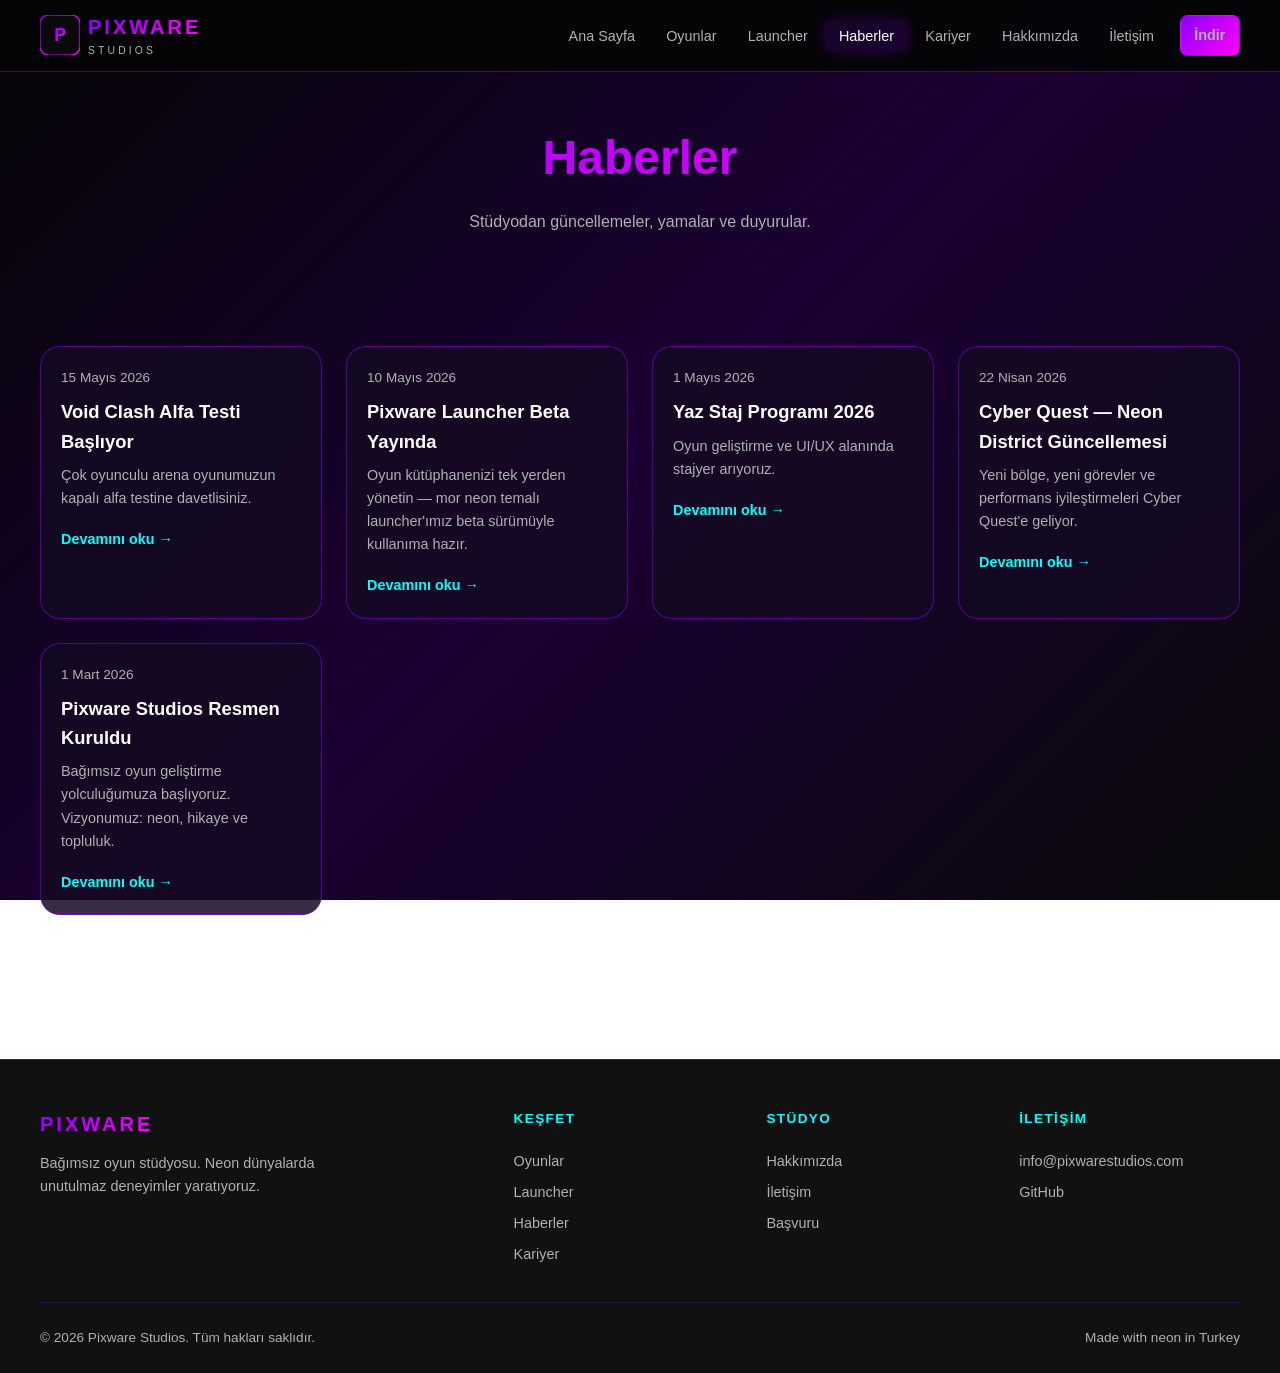
==== news/index.html @ 4111f6e2 "Add admin panel, team section, and GitHub Pages deploy workflow." ====
<!DOCTYPE html>
<html lang="tr">
<head>
  <meta charset="UTF-8">
  <meta name="viewport" content="width=device-width, initial-scale=1.0">
  <title>Haberler — Pixware Studios</title>
  <meta name="description" content="Pixware Studios haberleri ve duyuruları.">
  <link rel="icon" href="../assets/logo.svg" type="image/svg+xml">
  <link rel="stylesheet" href="../css/tokens.css">
  <link rel="stylesheet" href="../css/layout.css">
  <link rel="stylesheet" href="../css/components.css">
</head>
<body data-page="news">
  <div id="site-header"></div>
  <main>
    <div class="page-header container">
      <h1>Haberler</h1>
      <p>Stüdyodan güncellemeler, yamalar ve duyurular.</p>
    </div>
    <section class="section">
      <div class="container" id="news-list"></div>
    </section>
  </main>
  <div id="site-footer"></div>
  <div class="modal-overlay" id="modal-overlay">
    <div class="modal" role="dialog" aria-modal="true">
      <button class="modal-close" type="button" aria-label="Kapat">&times;</button>
      <h2 id="modal-title"></h2>
      <div id="modal-body"></div>
    </div>
  </div>
  <script src="../js/config.js"></script>
  <script src="../js/components.js"></script>
  <script src="../js/main.js"></script>
  <script src="../js/blog.js"></script>
  <script>function onPageReady() { renderPostsList('news-list'); }</script>
</body>
</html>
---- css/tokens.css ----
:root {
  --neon-primary: #8B00FF;
  --neon-secondary: #FF00FF;
  --neon-accent: #00FFFF;
  --bg-dark: #0a0a0a;
  --bg-darker: #050505;
  --bg-card: rgba(20, 10, 35, 0.85);
  --text-primary: #ffffff;
  --text-secondary: #b0b0b0;
  --border-glow: rgba(139, 0, 255, 0.5);
  --shadow-glow: 0 0 20px rgba(139, 0, 255, 0.4);
  --shadow-glow-pink: 0 0 20px rgba(255, 0, 255, 0.3);
  --header-height: 72px;
  --radius: 12px;
  --radius-lg: 20px;
  --transition: 0.25s ease;
  --max-width: 1200px;
  --font-sans: 'Segoe UI', Tahoma, Geneva, Verdana, sans-serif;
}
---- css/layout.css ----
*,
*::before,
*::after {
  margin: 0;
  padding: 0;
  box-sizing: border-box;
}

html {
  scroll-behavior: smooth;
}

body {
  font-family: var(--font-sans);
  background: linear-gradient(135deg, var(--bg-darker) 0%, #1a0033 50%, var(--bg-dark) 100%);
  background-attachment: fixed;
  color: var(--text-primary);
  line-height: 1.6;
  min-height: 100vh;
}

main {
  padding-top: var(--header-height);
}

.container {
  width: min(100% - 2rem, var(--max-width));
  margin-inline: auto;
}

.section {
  padding: 5rem 0;
}

.section-title {
  font-size: clamp(1.75rem, 4vw, 2.5rem);
  margin-bottom: 0.5rem;
  background: linear-gradient(135deg, var(--neon-primary), var(--neon-secondary));
  -webkit-background-clip: text;
  -webkit-text-fill-color: transparent;
  background-clip: text;
}

.section-subtitle {
  color: var(--text-secondary);
  margin-bottom: 2.5rem;
  max-width: 600px;
}

.grid {
  display: grid;
  gap: 1.5rem;
}

.grid-2 {
  grid-template-columns: repeat(auto-fit, minmax(280px, 1fr));
}

.grid-3 {
  grid-template-columns: repeat(auto-fit, minmax(260px, 1fr));
}

.hero {
  min-height: calc(100vh - var(--header-height));
  display: flex;
  align-items: center;
  padding: 4rem 0;
  position: relative;
  overflow: hidden;
}

.hero::before {
  content: '';
  position: absolute;
  top: -50%;
  right: -20%;
  width: 600px;
  height: 600px;
  background: radial-gradient(circle, rgba(139, 0, 255, 0.15) 0%, transparent 70%);
  pointer-events: none;
}

.hero::after {
  content: '';
  position: absolute;
  bottom: -30%;
  left: -10%;
  width: 400px;
  height: 400px;
  background: radial-gradient(circle, rgba(255, 0, 255, 0.1) 0%, transparent 70%);
  pointer-events: none;
}

.hero-content {
  position: relative;
  z-index: 1;
}

.hero h1 {
  font-size: clamp(2.5rem, 6vw, 4rem);
  line-height: 1.1;
  margin-bottom: 1rem;
}

.hero h1 span {
  display: block;
  background: linear-gradient(135deg, var(--neon-primary), var(--neon-accent));
  -webkit-background-clip: text;
  -webkit-text-fill-color: transparent;
  background-clip: text;
}

.hero p {
  font-size: 1.15rem;
  color: var(--text-secondary);
  max-width: 560px;
  margin-bottom: 2rem;
}

.hero-actions {
  display: flex;
  flex-wrap: wrap;
  gap: 1rem;
}

.page-header {
  padding: 3rem 0 2rem;
  text-align: center;
}

.page-header h1 {
  font-size: clamp(2rem, 5vw, 3rem);
  background: linear-gradient(135deg, var(--neon-primary), var(--neon-secondary));
  -webkit-background-clip: text;
  -webkit-text-fill-color: transparent;
  background-clip: text;
  margin-bottom: 0.75rem;
}

.page-header p {
  color: var(--text-secondary);
  max-width: 640px;
  margin-inline: auto;
}

.fade-in {
  opacity: 0;
  transform: translateY(20px);
  transition: opacity 0.6s ease, transform 0.6s ease;
}

.fade-in.visible {
  opacity: 1;
  transform: translateY(0);
}

@media (max-width: 768px) {
  .section {
    padding: 3.5rem 0;
  }
}
---- css/components.css ----
/* Header */
.site-header {
  position: fixed;
  top: 0;
  left: 0;
  right: 0;
  height: var(--header-height);
  background: rgba(5, 5, 5, 0.92);
  backdrop-filter: blur(12px);
  border-bottom: 1px solid var(--border-glow);
  z-index: 1000;
}

.header-inner {
  display: flex;
  align-items: center;
  justify-content: space-between;
  height: 100%;
}

.logo {
  display: flex;
  align-items: center;
  gap: 0.5rem;
  text-decoration: none;
  color: var(--text-primary);
}

.logo-mark {
  width: 40px;
  height: 40px;
}

.logo-text {
  font-size: 1.25rem;
  font-weight: 700;
  letter-spacing: 0.15em;
  background: linear-gradient(135deg, var(--neon-primary), var(--neon-secondary));
  -webkit-background-clip: text;
  -webkit-text-fill-color: transparent;
  background-clip: text;
}

.logo-sub {
  display: block;
  font-size: 0.65rem;
  letter-spacing: 0.3em;
  color: var(--text-secondary);
  -webkit-text-fill-color: var(--text-secondary);
}

.nav-desktop ul {
  display: flex;
  align-items: center;
  gap: 0.25rem;
  list-style: none;
}

.nav-desktop a {
  color: var(--text-secondary);
  text-decoration: none;
  padding: 0.5rem 0.85rem;
  border-radius: 8px;
  font-size: 0.9rem;
  transition: color var(--transition), background var(--transition), box-shadow var(--transition);
}

.nav-desktop a:hover,
.nav-desktop a.active {
  color: var(--text-primary);
  background: rgba(139, 0, 255, 0.15);
  box-shadow: 0 0 12px rgba(139, 0, 255, 0.25);
}

.nav-cta {
  margin-left: 0.5rem;
}

.menu-toggle {
  display: none;
  background: none;
  border: 1px solid var(--border-glow);
  color: var(--text-primary);
  padding: 0.5rem 0.75rem;
  border-radius: 8px;
  cursor: pointer;
  font-size: 1.25rem;
}

.nav-mobile {
  display: none;
  position: fixed;
  top: var(--header-height);
  left: 0;
  right: 0;
  background: rgba(5, 5, 5, 0.98);
  border-bottom: 1px solid var(--border-glow);
  padding: 1rem;
  z-index: 999;
}

.nav-mobile.open {
  display: block;
}

.nav-mobile ul {
  list-style: none;
}

.nav-mobile a {
  display: block;
  padding: 0.85rem 1rem;
  color: var(--text-secondary);
  text-decoration: none;
  border-radius: 8px;
}

.nav-mobile a:hover,
.nav-mobile a.active {
  color: var(--neon-accent);
  background: rgba(139, 0, 255, 0.1);
}

/* Buttons */
.btn {
  display: inline-flex;
  align-items: center;
  justify-content: center;
  gap: 0.5rem;
  padding: 0.75rem 1.5rem;
  border-radius: var(--radius);
  font-size: 0.95rem;
  font-weight: 600;
  text-decoration: none;
  border: 1px solid var(--border-glow);
  background: rgba(139, 0, 255, 0.1);
  color: var(--text-primary);
  cursor: pointer;
  transition: transform var(--transition), box-shadow var(--transition), background var(--transition);
}

.btn:hover {
  transform: translateY(-2px);
  box-shadow: var(--shadow-glow);
}

.btn-primary {
  background: linear-gradient(135deg, var(--neon-primary), var(--neon-secondary));
  border-color: transparent;
}

.btn-primary:hover {
  box-shadow: var(--shadow-glow), var(--shadow-glow-pink);
}

.btn-accent {
  border-color: rgba(0, 255, 255, 0.5);
  color: var(--neon-accent);
}

.btn:disabled,
.btn.disabled {
  opacity: 0.5;
  cursor: not-allowed;
  transform: none;
}

/* Cards */
.card {
  background: var(--bg-card);
  border: 1px solid var(--border-glow);
  border-radius: var(--radius-lg);
  overflow: hidden;
  transition: transform var(--transition), box-shadow var(--transition);
}

.card:hover {
  transform: translateY(-4px);
  box-shadow: var(--shadow-glow);
}

.card-image {
  height: 160px;
  display: flex;
  align-items: center;
  justify-content: center;
  font-size: 4rem;
  background: linear-gradient(180deg, rgba(139, 0, 255, 0.2), transparent);
}

.card-body {
  padding: 1.25rem;
}

.card-title {
  font-size: 1.15rem;
  margin-bottom: 0.5rem;
}

.card-meta {
  display: flex;
  justify-content: space-between;
  font-size: 0.85rem;
  color: var(--text-secondary);
  margin-bottom: 0.75rem;
}

.card-text {
  color: var(--text-secondary);
  font-size: 0.9rem;
  margin-bottom: 1rem;
}

/* Game card */
.game-card .card-actions {
  display: flex;
  gap: 0.5rem;
}

.game-card .btn {
  flex: 1;
  padding: 0.5rem;
  font-size: 0.85rem;
}

/* Feature list */
.feature-grid {
  display: grid;
  grid-template-columns: repeat(auto-fit, minmax(240px, 1fr));
  gap: 1.25rem;
}

.feature-item {
  padding: 1.5rem;
  background: var(--bg-card);
  border: 1px solid var(--border-glow);
  border-radius: var(--radius);
}

.feature-item .icon {
  font-size: 2rem;
  margin-bottom: 0.75rem;
}

.feature-item h3 {
  font-size: 1rem;
  margin-bottom: 0.5rem;
  color: var(--neon-accent);
}

.feature-item p {
  font-size: 0.9rem;
  color: var(--text-secondary);
}

/* Modal */
.modal-overlay {
  position: fixed;
  inset: 0;
  background: rgba(0, 0, 0, 0.85);
  display: flex;
  align-items: center;
  justify-content: center;
  z-index: 2000;
  padding: 1rem;
  opacity: 0;
  visibility: hidden;
  transition: opacity var(--transition), visibility var(--transition);
}

.modal-overlay.open {
  opacity: 1;
  visibility: visible;
}

.modal {
  background: var(--bg-card);
  border: 1px solid var(--border-glow);
  border-radius: var(--radius-lg);
  max-width: 640px;
  width: 100%;
  max-height: 90vh;
  overflow-y: auto;
  padding: 2rem;
  position: relative;
  box-shadow: var(--shadow-glow);
}

.modal-close {
  position: absolute;
  top: 1rem;
  right: 1rem;
  background: none;
  border: none;
  color: var(--text-secondary);
  font-size: 1.5rem;
  cursor: pointer;
  line-height: 1;
}

.modal-close:hover {
  color: var(--neon-accent);
}

.modal h2 {
  margin-bottom: 1rem;
  color: var(--neon-accent);
}

.modal-detail-grid {
  display: grid;
  grid-template-columns: 1fr 1fr;
  gap: 1.5rem;
  margin: 1.5rem 0;
}

.modal-detail-grid ul {
  list-style: none;
  color: var(--text-secondary);
  font-size: 0.9rem;
}

.modal-detail-grid li {
  margin-bottom: 0.5rem;
}

/* Forms */
.form-group {
  margin-bottom: 1.25rem;
}

.form-group label {
  display: block;
  margin-bottom: 0.4rem;
  font-size: 0.9rem;
  color: var(--text-secondary);
}

.form-group input,
.form-group textarea,
.form-group select {
  width: 100%;
  padding: 0.75rem 1rem;
  background: rgba(10, 10, 10, 0.8);
  border: 1px solid var(--border-glow);
  border-radius: var(--radius);
  color: var(--text-primary);
  font-family: inherit;
  font-size: 1rem;
}

.form-group input:focus,
.form-group textarea:focus {
  outline: none;
  border-color: var(--neon-accent);
  box-shadow: 0 0 12px rgba(0, 255, 255, 0.2);
}

.form-error {
  color: #ff6b6b;
  font-size: 0.85rem;
  margin-top: 0.25rem;
}

.form-success {
  color: var(--neon-accent);
  padding: 1rem;
  border: 1px solid rgba(0, 255, 255, 0.3);
  border-radius: var(--radius);
  margin-top: 1rem;
}

/* Newsletter */
.newsletter-box {
  background: var(--bg-card);
  border: 1px solid var(--border-glow);
  border-radius: var(--radius-lg);
  padding: 2.5rem;
  text-align: center;
}

.newsletter-box form {
  display: flex;
  flex-wrap: wrap;
  gap: 0.75rem;
  justify-content: center;
  max-width: 480px;
  margin: 1.5rem auto 0;
}

.newsletter-box input {
  flex: 1;
  min-width: 200px;
}

/* Footer */
.site-footer {
  background: rgba(5, 5, 5, 0.95);
  border-top: 1px solid var(--border-glow);
  padding: 3rem 0 1.5rem;
  margin-top: 4rem;
}

.footer-grid {
  display: grid;
  grid-template-columns: 2fr repeat(3, 1fr);
  gap: 2rem;
  margin-bottom: 2rem;
}

.footer-brand p {
  color: var(--text-secondary);
  font-size: 0.9rem;
  margin-top: 0.75rem;
  max-width: 280px;
}

.footer-col h4 {
  font-size: 0.85rem;
  text-transform: uppercase;
  letter-spacing: 0.1em;
  color: var(--neon-accent);
  margin-bottom: 1rem;
}

.footer-col ul {
  list-style: none;
}

.footer-col a {
  color: var(--text-secondary);
  text-decoration: none;
  font-size: 0.9rem;
  display: block;
  padding: 0.25rem 0;
  transition: color var(--transition);
}

.footer-col a:hover {
  color: var(--text-primary);
}

.footer-bottom {
  padding-top: 1.5rem;
  border-top: 1px solid rgba(139, 0, 255, 0.2);
  display: flex;
  flex-wrap: wrap;
  justify-content: space-between;
  align-items: center;
  gap: 1rem;
  font-size: 0.85rem;
  color: var(--text-secondary);
}

/* Blog */
.post-card .card-meta {
  margin-bottom: 0.5rem;
}

.post-card a.read-more {
  color: var(--neon-accent);
  text-decoration: none;
  font-size: 0.9rem;
  font-weight: 600;
}

.post-card a.read-more:hover {
  text-decoration: underline;
}

.post-article {
  max-width: 720px;
  margin: 0 auto;
  padding: 2rem 0 4rem;
}

.post-article .post-date {
  color: var(--neon-accent);
  font-size: 0.9rem;
  margin-bottom: 0.5rem;
}

.post-article h1 {
  font-size: clamp(1.75rem, 4vw, 2.5rem);
  margin-bottom: 1.5rem;
  line-height: 1.2;
}

.post-article .post-body {
  color: var(--text-secondary);
}

.post-article .post-body p {
  margin-bottom: 1rem;
}

.post-article .post-body h2 {
  color: var(--text-primary);
  font-size: 1.25rem;
  margin: 2rem 0 0.75rem;
}

/* Job card */
.job-card {
  padding: 1.5rem;
}

.job-card .job-type {
  display: inline-block;
  padding: 0.25rem 0.6rem;
  background: rgba(139, 0, 255, 0.2);
  border-radius: 6px;
  font-size: 0.75rem;
  margin-bottom: 0.75rem;
}

.job-card ul {
  margin: 1rem 0;
  padding-left: 1.25rem;
  color: var(--text-secondary);
  font-size: 0.9rem;
}

.job-card li {
  margin-bottom: 0.35rem;
}

/* Launcher page */
.download-panel {
  background: var(--bg-card);
  border: 1px solid var(--border-glow);
  border-radius: var(--radius-lg);
  padding: 2rem;
  text-align: center;
  margin-bottom: 2rem;
}

.download-buttons {
  display: flex;
  flex-wrap: wrap;
  gap: 1rem;
  justify-content: center;
  margin: 1.5rem 0;
}

.screenshot-placeholder {
  background: linear-gradient(135deg, rgba(139, 0, 255, 0.15), rgba(0, 255, 255, 0.08));
  border: 2px dashed var(--border-glow);
  border-radius: var(--radius-lg);
  min-height: 320px;
  display: flex;
  align-items: center;
  justify-content: center;
  color: var(--text-secondary);
  font-size: 1.1rem;
  margin: 2rem 0;
}

.req-list {
  list-style: none;
  text-align: left;
  max-width: 400px;
  margin: 1rem auto 0;
}

.req-list li {
  padding: 0.5rem 0;
  color: var(--text-secondary);
  border-bottom: 1px solid rgba(139, 0, 255, 0.15);
}

/* Team */
.team-card {
  text-align: center;
}

.team-avatar {
  font-size: 4rem;
  padding: 2rem 1rem 0.5rem;
  background: linear-gradient(180deg, rgba(139, 0, 255, 0.25), transparent);
}

.team-role {
  color: var(--neon-accent);
  font-size: 0.9rem;
  margin-bottom: 0.75rem;
}

.team-social {
  margin-top: 0.75rem;
  font-size: 0.85rem;
}

.team-social a {
  color: var(--neon-accent);
  text-decoration: none;
}

.team-social a:hover {
  text-decoration: underline;
}

/* About */
.about-block {
  display: grid;
  grid-template-columns: 1fr 1fr;
  gap: 3rem;
  align-items: center;
  margin-bottom: 3rem;
}

.tech-badges {
  display: flex;
  flex-wrap: wrap;
  gap: 0.75rem;
  margin-top: 1rem;
}

.tech-badge {
  padding: 0.5rem 1rem;
  background: rgba(139, 0, 255, 0.15);
  border: 1px solid var(--border-glow);
  border-radius: 999px;
  font-size: 0.85rem;
}

@media (max-width: 900px) {
  .footer-grid {
    grid-template-columns: 1fr 1fr;
  }

  .about-block {
    grid-template-columns: 1fr;
  }
}

@media (max-width: 768px) {
  .nav-desktop {
    display: none;
  }

  .menu-toggle {
    display: block;
  }

  .footer-grid {
    grid-template-columns: 1fr;
  }

  .modal-detail-grid {
    grid-template-columns: 1fr;
  }
}
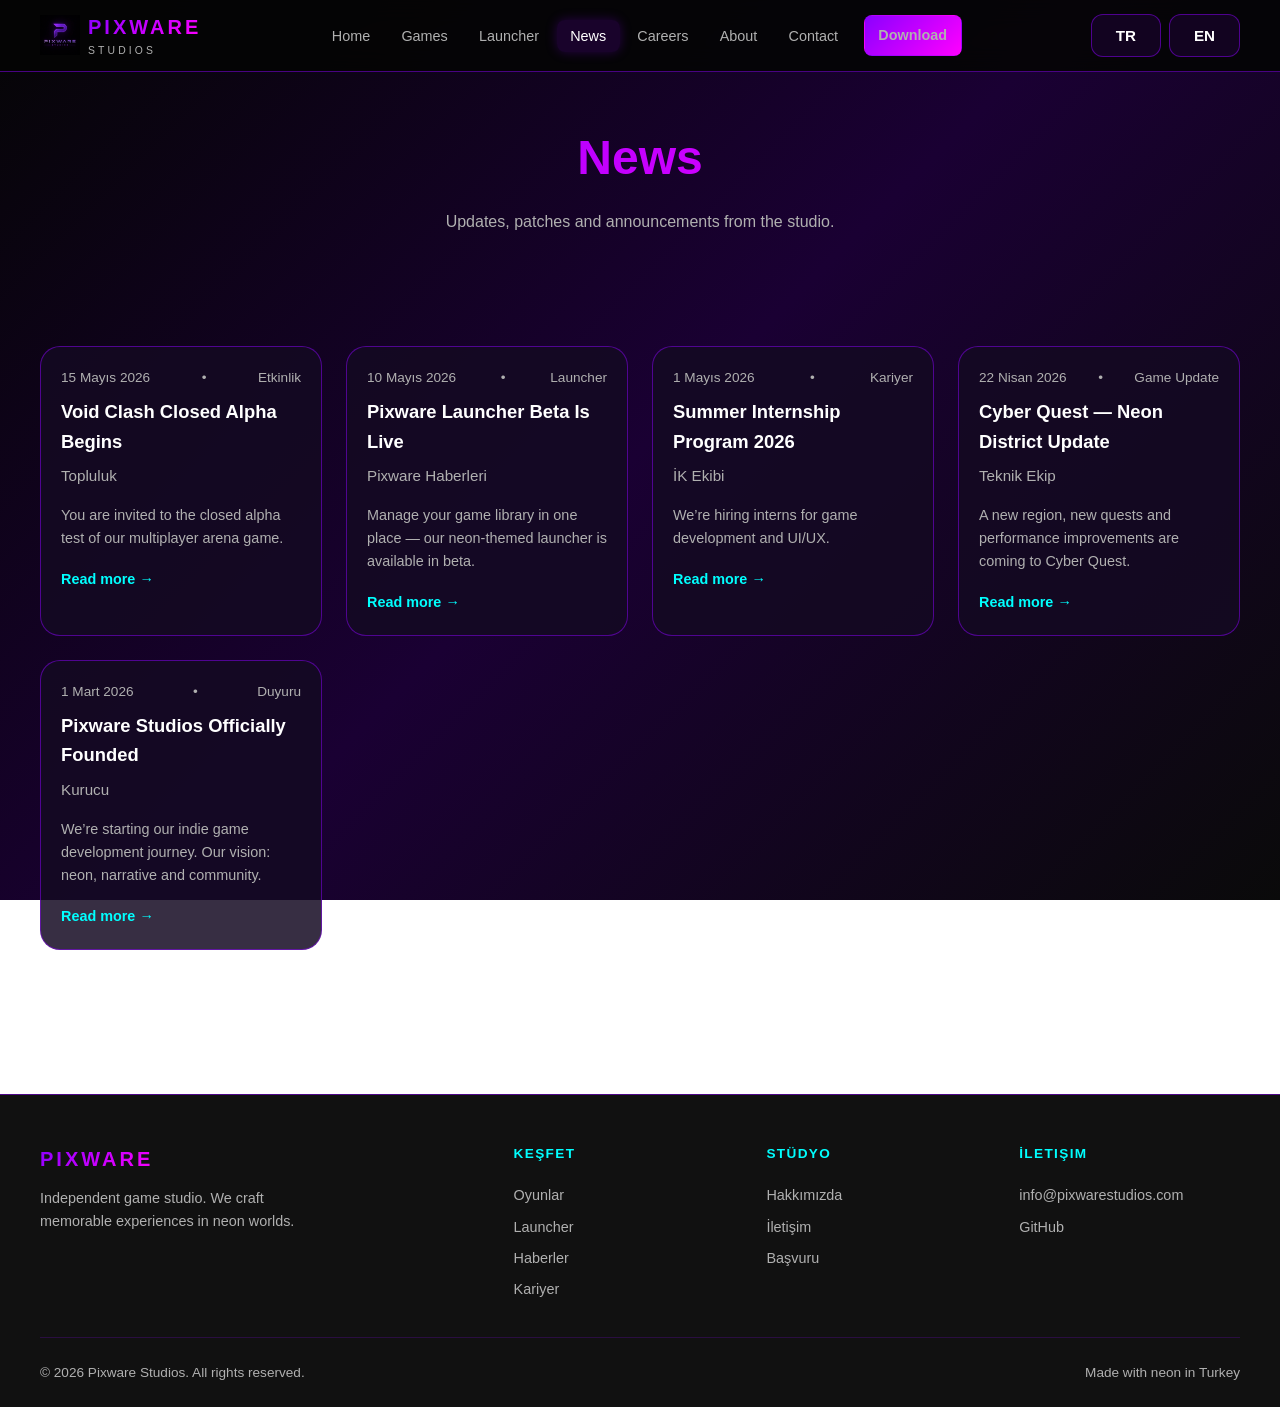
==== commit 3f9ca1de: "Add founder password, admin management, and login form hiding" ====
--- a/news/index.html
+++ b/news/index.html
@@ -5,7 +5,7 @@
   <meta name="viewport" content="width=device-width, initial-scale=1.0">
   <title>Haberler — Pixware Studios</title>
   <meta name="description" content="Pixware Studios haberleri ve duyuruları.">
-  <link rel="icon" href="../assets/logo.svg" type="image/svg+xml">
+  <link rel="icon" href="../assets/logo.png" type="image/png">
   <link rel="stylesheet" href="../css/tokens.css">
   <link rel="stylesheet" href="../css/layout.css">
   <link rel="stylesheet" href="../css/components.css">
@@ -14,8 +14,8 @@
   <div id="site-header"></div>
   <main>
     <div class="page-header container">
-      <h1>Haberler</h1>
-      <p>Stüdyodan güncellemeler, yamalar ve duyurular.</p>
+      <h1 data-i18n="news.title">Haberler</h1>
+      <p data-i18n="news.subtitle">Stüdyodan güncellemeler, yamalar ve duyurular.</p>
     </div>
     <section class="section">
       <div class="container" id="news-list"></div>
--- a/css/layout.css
+++ b/css/layout.css
@@ -158,4 +158,40 @@
   .section {
     padding: 3.5rem 0;
   }
+
+  .hero {
+    padding: 3rem 0;
+    text-align: center;
+  }
+
+  .hero-content {
+    max-width: 100%;
+  }
+
+  .hero p {
+    margin-inline: auto;
+  }
+
+  .hero-actions {
+    justify-content: center;
+  }
+
+  .hero::before,
+  .hero::after {
+    display: none;
+  }
 }
+
+@media (max-width: 480px) {
+  .section {
+    padding: 2.5rem 0;
+  }
+
+  .hero h1 {
+    font-size: clamp(2rem, 8vw, 2.5rem);
+  }
+
+  .hero p {
+    font-size: 1rem;
+  }
+}
--- a/css/components.css
+++ b/css/components.css
@@ -186,10 +186,39 @@
   justify-content: center;
   font-size: 4rem;
   background: linear-gradient(180deg, rgba(139, 0, 255, 0.2), transparent);
+  overflow: hidden;
+}
+
+.card-image img {
+  width: 100%;
+  height: 100%;
+  object-fit: cover;
 }
 
 .card-body {
   padding: 1.25rem;
+}
+
+.games-filter-bar {
+  display: flex;
+  flex-wrap: wrap;
+  gap: 0.75rem;
+  margin-bottom: 1.5rem;
+}
+
+.games-filter-bar input,
+.games-filter-bar select {
+  flex: 1;
+  min-width: 180px;
+  padding: 0.9rem 1rem;
+  border: 1px solid var(--border-glow);
+  border-radius: var(--radius);
+  background: var(--bg-card);
+  color: var(--text-primary);
+}
+
+.games-filter-bar input::placeholder {
+  color: var(--text-secondary);
 }
 
 .card-title {
@@ -468,6 +497,12 @@
   text-decoration: underline;
 }
 
+.post-card .card-subtitle {
+  color: var(--text-secondary);
+  font-size: 0.95rem;
+  margin: 0.25rem 0 1rem;
+}
+
 .post-article {
   max-width: 720px;
   margin: 0 auto;
